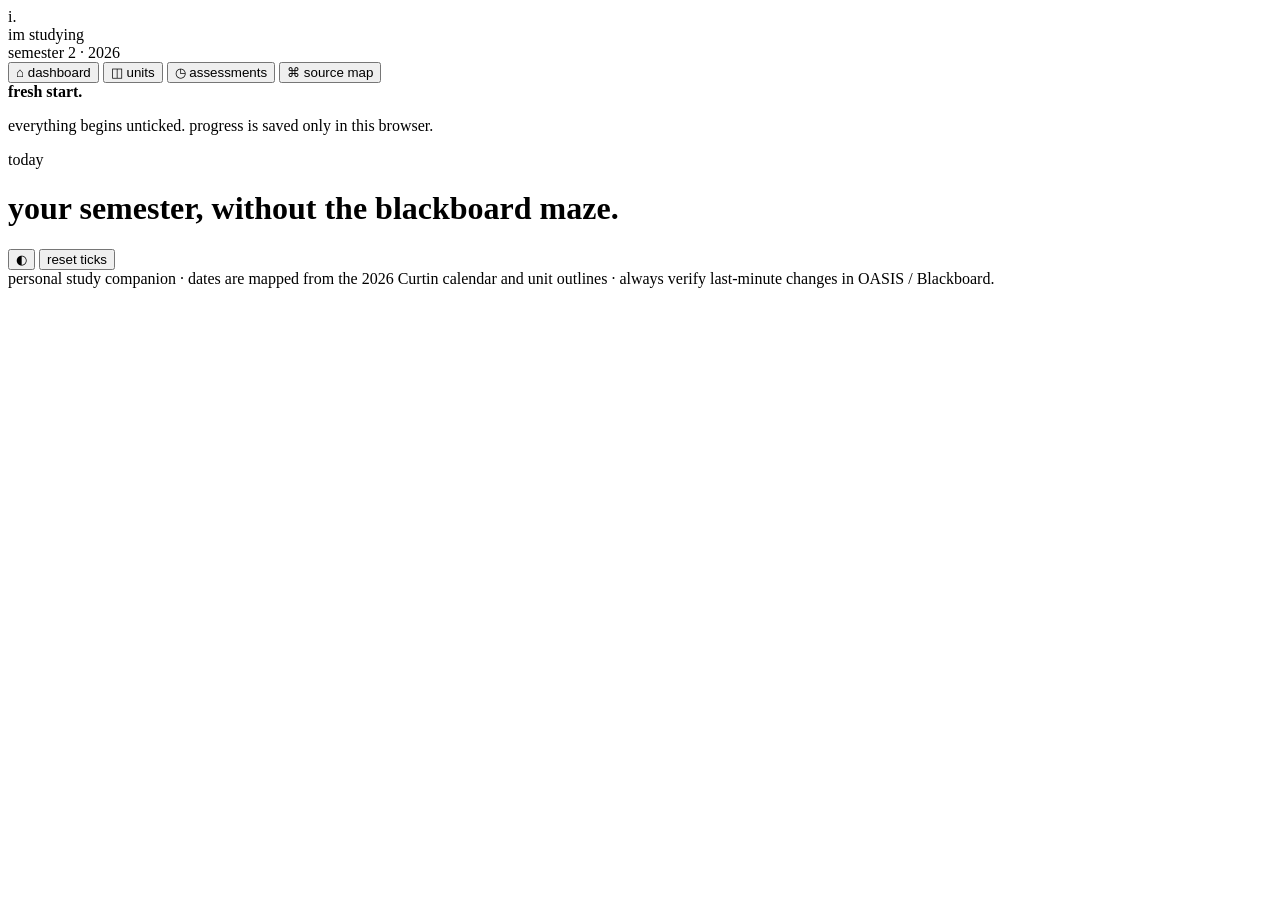
==== index.html @ 4aa63ede "Build initial im-studying dashboard" ====
<!doctype html>
<html lang="en">
<head>
  <meta charset="utf-8" />
  <meta name="viewport" content="width=device-width, initial-scale=1" />
  <meta name="theme-color" content="#0b1020" />
  <title>im studying · semester 2 2026</title>
  <link rel="preconnect" href="https://fonts.googleapis.com">
  <link rel="preconnect" href="https://fonts.gstatic.com" crossorigin>
  <link href="https://fonts.googleapis.com/css2?family=DM+Sans:wght@400;500;600;700&family=Fraunces:opsz,wght@9..144,600&display=swap" rel="stylesheet">
  <link rel="stylesheet" href="styles.css" />
</head>
<body>
  <div class="app-shell">
    <aside class="sidebar">
      <div class="brand">
        <div class="brand-mark">i.</div>
        <div>
          <div class="brand-name">im studying</div>
          <div class="brand-sub">semester 2 · 2026</div>
        </div>
      </div>

      <nav class="nav" aria-label="Primary">
        <button class="nav-item active" data-view="dashboard"><span>⌂</span> dashboard</button>
        <button class="nav-item" data-view="units"><span>◫</span> units</button>
        <button class="nav-item" data-view="assessments"><span>◷</span> assessments</button>
        <button class="nav-item" data-view="resources"><span>⌘</span> source map</button>
      </nav>

      <div class="sidebar-note">
        <strong>fresh start.</strong>
        <p>everything begins unticked. progress is saved only in this browser.</p>
      </div>
    </aside>

    <main class="main">
      <header class="topbar">
        <div>
          <p class="eyebrow" id="todayLabel">today</p>
          <h1 id="pageTitle">your semester, without the blackboard maze.</h1>
        </div>
        <div class="top-actions">
          <button id="themeToggle" class="icon-button" aria-label="Toggle theme">◐</button>
          <button id="resetProgress" class="ghost-button">reset ticks</button>
        </div>
      </header>

      <section id="view-dashboard" class="view active"></section>
      <section id="view-units" class="view"></section>
      <section id="view-assessments" class="view"></section>
      <section id="view-resources" class="view"></section>

      <footer>
        personal study companion · dates are mapped from the 2026 Curtin calendar and unit outlines · always verify last-minute changes in OASIS / Blackboard.
      </footer>
    </main>
  </div>

  <template id="topicTemplate">
    <article class="topic-card"></article>
  </template>

  <script src="app.js"></script>
</body>
</html>
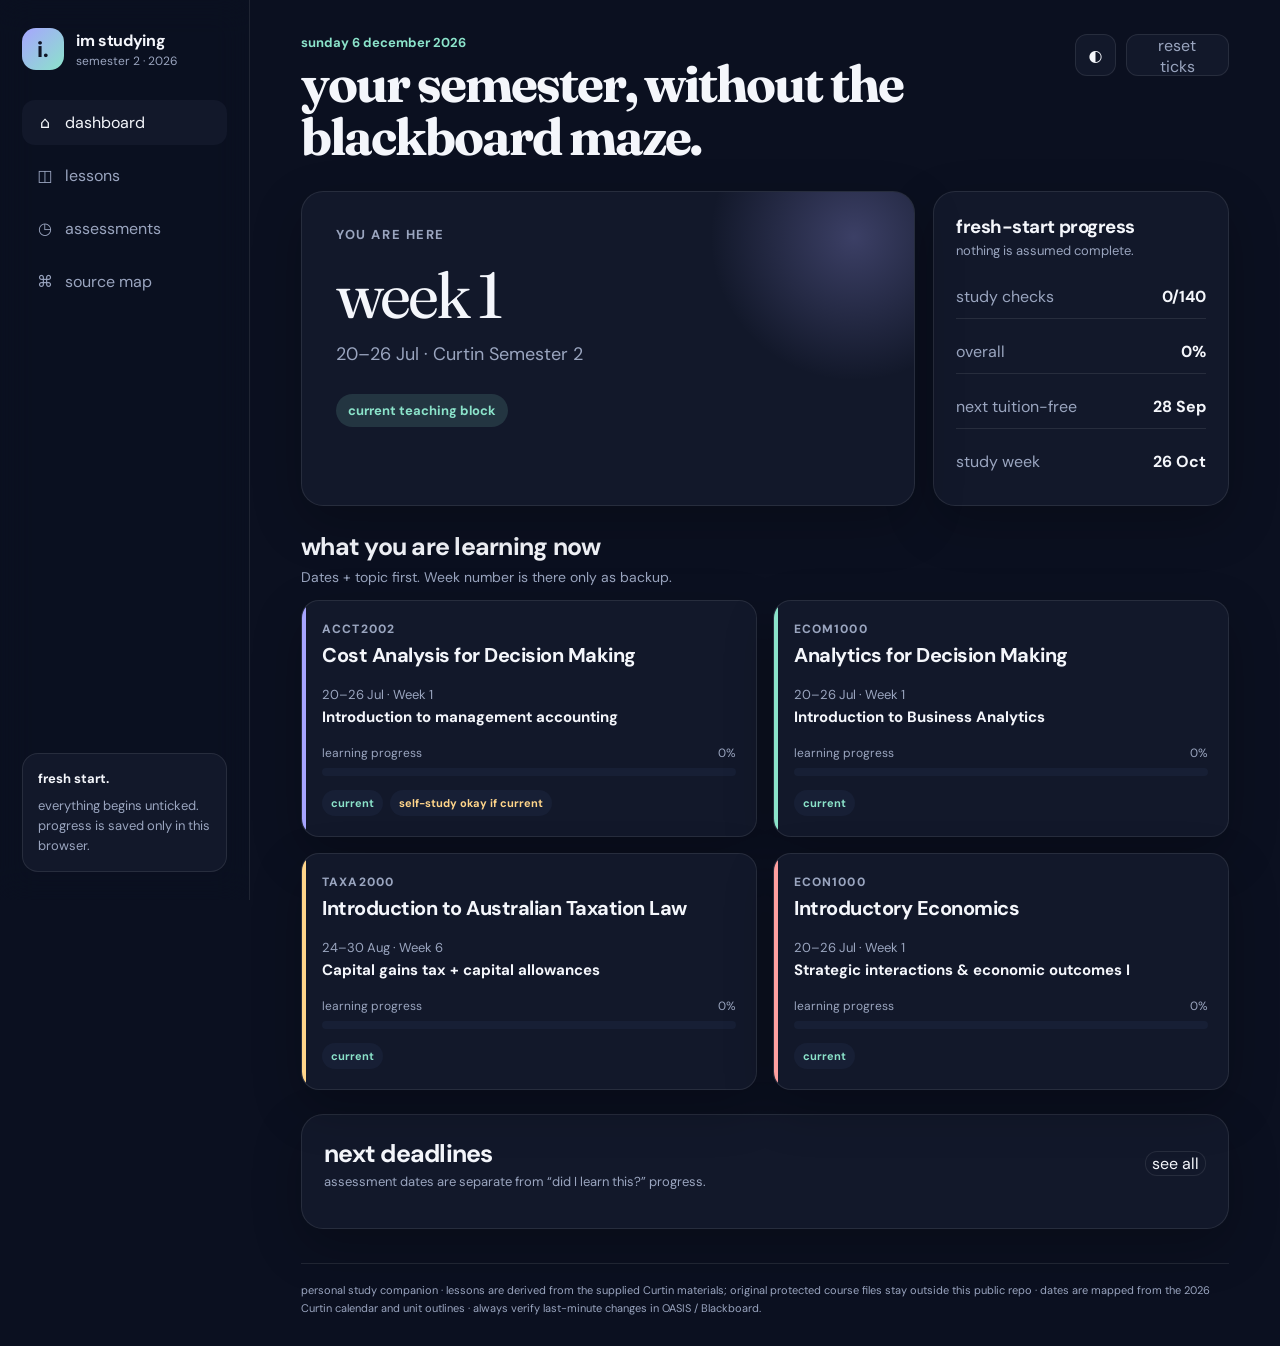
==== commit ce7f8fd8: "Load lesson-first learning layer" ====
--- a/index.html
+++ b/index.html
@@ -9,6 +9,7 @@
   <link rel="preconnect" href="https://fonts.gstatic.com" crossorigin>
   <link href="https://fonts.googleapis.com/css2?family=DM+Sans:wght@400;500;600;700&family=Fraunces:opsz,wght@9..144,600&display=swap" rel="stylesheet">
   <link rel="stylesheet" href="styles.css" />
+  <link rel="stylesheet" href="lessons.css" />
 </head>
 <body>
   <div class="app-shell">
@@ -23,7 +24,7 @@
 
       <nav class="nav" aria-label="Primary">
         <button class="nav-item active" data-view="dashboard"><span>⌂</span> dashboard</button>
-        <button class="nav-item" data-view="units"><span>◫</span> units</button>
+        <button class="nav-item" data-view="units"><span>◫</span> lessons</button>
         <button class="nav-item" data-view="assessments"><span>◷</span> assessments</button>
         <button class="nav-item" data-view="resources"><span>⌘</span> source map</button>
       </nav>
@@ -52,7 +53,7 @@
       <section id="view-resources" class="view"></section>
 
       <footer>
-        personal study companion · dates are mapped from the 2026 Curtin calendar and unit outlines · always verify last-minute changes in OASIS / Blackboard.
+        personal study companion · lessons are derived from the supplied Curtin materials; original protected course files stay outside this public repo · dates are mapped from the 2026 Curtin calendar and unit outlines · always verify last-minute changes in OASIS / Blackboard.
       </footer>
     </main>
   </div>
@@ -62,5 +63,6 @@
   </template>
 
   <script src="app.js"></script>
+  <script src="lessons.js"></script>
 </body>
 </html>
--- a/styles.css
+++ b/styles.css
@@ -0,0 +1,224 @@
+:root {
+  --bg: #0b1020;
+  --panel: #12182a;
+  --panel-2: #171f35;
+  --text: #f4f6fb;
+  --muted: #9aa5bf;
+  --line: rgba(255,255,255,.09);
+  --accent: #a7a5ff;
+  --accent-2: #8be3ca;
+  --warn: #ffd58a;
+  --danger: #ff9f9f;
+  --shadow: 0 18px 50px rgba(0,0,0,.24);
+  --radius: 22px;
+}
+
+body.light {
+  --bg: #f5f4f0;
+  --panel: #ffffff;
+  --panel-2: #f1f2f6;
+  --text: #171b28;
+  --muted: #667087;
+  --line: rgba(22,27,40,.1);
+  --shadow: 0 18px 50px rgba(42,47,65,.1);
+}
+
+* { box-sizing: border-box; }
+html { scroll-behavior: smooth; }
+body {
+  margin: 0;
+  min-height: 100vh;
+  background: var(--bg);
+  color: var(--text);
+  font-family: "DM Sans", system-ui, sans-serif;
+  transition: background .2s ease, color .2s ease;
+}
+button, input { font: inherit; }
+button { color: inherit; }
+
+.app-shell {
+  min-height: 100vh;
+  display: grid;
+  grid-template-columns: 250px minmax(0, 1fr);
+}
+.sidebar {
+  position: sticky;
+  top: 0;
+  height: 100vh;
+  padding: 28px 22px;
+  border-right: 1px solid var(--line);
+  background: color-mix(in srgb, var(--bg) 88%, transparent);
+  backdrop-filter: blur(16px);
+  display: flex;
+  flex-direction: column;
+  gap: 30px;
+}
+.brand { display: flex; align-items: center; gap: 12px; }
+.brand-mark {
+  width: 42px; height: 42px; border-radius: 14px;
+  display: grid; place-items: center;
+  background: linear-gradient(135deg, var(--accent), var(--accent-2));
+  color: #101526; font-weight: 800; font-size: 22px;
+}
+.brand-name { font-weight: 700; letter-spacing: -.02em; }
+.brand-sub { margin-top: 2px; color: var(--muted); font-size: 12px; }
+.nav { display: grid; gap: 8px; }
+.nav-item {
+  width: 100%; border: 0; background: transparent; color: var(--muted);
+  display: flex; gap: 11px; align-items: center; text-align: left;
+  padding: 12px 14px; border-radius: 13px; cursor: pointer;
+}
+.nav-item:hover, .nav-item.active { background: var(--panel); color: var(--text); }
+.nav-item span { width: 18px; text-align: center; }
+.sidebar-note {
+  margin-top: auto; padding: 15px; border: 1px solid var(--line); border-radius: 16px;
+  background: var(--panel); font-size: 13px; color: var(--muted); line-height: 1.55;
+}
+.sidebar-note strong { color: var(--text); }
+.sidebar-note p { margin: 6px 0 0; }
+
+.main { width: min(1400px, 100%); padding: 34px clamp(22px, 4vw, 58px) 28px; }
+.topbar { display: flex; justify-content: space-between; align-items: flex-start; gap: 20px; margin-bottom: 28px; }
+.eyebrow { margin: 0 0 7px; color: var(--accent-2); text-transform: lowercase; font-weight: 700; font-size: 13px; }
+h1, h2, h3, p { overflow-wrap: anywhere; }
+h1 { margin: 0; max-width: 780px; font-family: "Fraunces", serif; font-size: clamp(30px, 4vw, 54px); line-height: 1.03; letter-spacing: -.04em; }
+h2 { margin: 0; font-size: 25px; letter-spacing: -.03em; }
+h3 { margin: 0; letter-spacing: -.025em; }
+.top-actions { display: flex; gap: 10px; }
+.icon-button, .ghost-button, .filter-button, .small-button {
+  border: 1px solid var(--line); background: var(--panel); border-radius: 12px; cursor: pointer;
+}
+.icon-button { width: 42px; height: 42px; }
+.ghost-button { padding: 0 14px; height: 42px; color: var(--muted); }
+.icon-button:hover, .ghost-button:hover, .filter-button:hover, .small-button:hover { border-color: color-mix(in srgb, var(--accent) 55%, var(--line)); color: var(--text); }
+
+.view { display: none; animation: rise .22s ease; }
+.view.active { display: block; }
+@keyframes rise { from { opacity: 0; transform: translateY(5px); } to { opacity: 1; transform: none; } }
+
+.hero-grid { display: grid; grid-template-columns: 1.35fr .65fr; gap: 18px; margin-bottom: 18px; }
+.hero-card, .panel, .unit-card, .assessment-card, .topic-card {
+  background: var(--panel); border: 1px solid var(--line); box-shadow: var(--shadow);
+}
+.hero-card { border-radius: var(--radius); padding: clamp(22px, 3vw, 34px); min-height: 280px; position: relative; overflow: hidden; }
+.hero-card::after {
+  content: ""; position: absolute; width: 290px; height: 290px; right: -85px; top: -100px;
+  background: radial-gradient(circle, color-mix(in srgb, var(--accent) 28%, transparent), transparent 70%);
+  pointer-events: none;
+}
+.hero-kicker { color: var(--muted); font-size: 13px; font-weight: 700; text-transform: uppercase; letter-spacing: .12em; }
+.hero-week { margin: 12px 0 8px; font-family: "Fraunces", serif; font-size: clamp(36px, 5vw, 68px); letter-spacing: -.05em; }
+.hero-dates { font-size: 18px; color: var(--muted); }
+.hero-status { margin-top: 28px; display: inline-flex; padding: 8px 12px; border-radius: 999px; background: color-mix(in srgb, var(--accent-2) 14%, transparent); color: var(--accent-2); font-size: 13px; font-weight: 700; }
+
+.panel { border-radius: var(--radius); padding: 22px; }
+.panel-title { display: flex; justify-content: space-between; gap: 15px; align-items: center; margin-bottom: 16px; }
+.panel-title p { margin: 3px 0 0; color: var(--muted); font-size: 13px; }
+.stat-list { display: grid; gap: 11px; }
+.stat-row { display: flex; justify-content: space-between; gap: 12px; padding: 11px 0; border-bottom: 1px solid var(--line); }
+.stat-row:last-child { border: 0; }
+.stat-label { color: var(--muted); }
+.stat-value { font-weight: 700; }
+
+.section { margin-top: 24px; }
+.section-head { display: flex; justify-content: space-between; align-items: end; gap: 18px; margin-bottom: 14px; }
+.section-head p { margin: 5px 0 0; color: var(--muted); font-size: 14px; }
+.unit-grid { display: grid; grid-template-columns: repeat(2, minmax(0, 1fr)); gap: 16px; }
+.unit-card { border-radius: 18px; padding: 20px; position: relative; overflow: hidden; }
+.unit-card::before { content: ""; position: absolute; inset: 0 auto 0 0; width: 4px; background: var(--unit-accent); }
+.unit-code { color: var(--muted); font-size: 12px; font-weight: 800; letter-spacing: .09em; }
+.unit-name { font-size: 20px; margin-top: 5px; }
+.current-topic { margin-top: 18px; color: var(--muted); font-size: 13px; }
+.current-topic strong { color: var(--text); display: block; margin-top: 4px; font-size: 15px; }
+.progress-wrap { margin-top: 18px; }
+.progress-meta { display: flex; justify-content: space-between; color: var(--muted); font-size: 12px; margin-bottom: 7px; }
+.progress-bar { height: 8px; border-radius: 999px; background: var(--panel-2); overflow: hidden; }
+.progress-fill { height: 100%; border-radius: inherit; background: var(--unit-accent); transition: width .25s ease; }
+.badges { display: flex; gap: 7px; flex-wrap: wrap; margin-top: 14px; }
+.badge { padding: 6px 9px; border-radius: 999px; background: var(--panel-2); color: var(--muted); font-size: 11px; font-weight: 700; }
+.badge.current { color: var(--accent-2); }
+.badge.important { color: var(--warn); }
+
+.timeline { display: grid; gap: 10px; }
+.deadline-row { display: grid; grid-template-columns: 86px 1fr auto; gap: 14px; align-items: center; padding: 14px 0; border-bottom: 1px solid var(--line); }
+.deadline-row:last-child { border: 0; }
+.deadline-date { font-weight: 800; }
+.deadline-date small { display: block; color: var(--muted); font-weight: 500; margin-top: 2px; }
+.deadline-title { font-weight: 700; }
+.deadline-meta { color: var(--muted); font-size: 12px; margin-top: 3px; }
+.deadline-pill { padding: 6px 9px; border-radius: 999px; font-size: 11px; background: var(--panel-2); color: var(--muted); white-space: nowrap; }
+.deadline-pill.soon { color: var(--warn); }
+.deadline-pill.past { color: var(--danger); }
+
+.filters { display: flex; flex-wrap: wrap; gap: 8px; margin-bottom: 16px; }
+.filter-button { padding: 8px 12px; color: var(--muted); }
+.filter-button.active { background: color-mix(in srgb, var(--accent) 15%, var(--panel)); color: var(--text); border-color: color-mix(in srgb, var(--accent) 45%, var(--line)); }
+
+.topic-stack { display: grid; gap: 14px; }
+.topic-card { border-radius: 18px; padding: 20px; }
+.topic-card.current { border-color: color-mix(in srgb, var(--accent-2) 55%, var(--line)); }
+.topic-top { display: flex; justify-content: space-between; align-items: flex-start; gap: 14px; }
+.topic-date { color: var(--muted); font-size: 12px; font-weight: 700; }
+.topic-title { margin-top: 5px; font-size: 20px; }
+.topic-summary { color: var(--muted); line-height: 1.65; margin: 13px 0 0; max-width: 880px; }
+.topic-details { margin-top: 16px; display: grid; grid-template-columns: 1.1fr .9fr; gap: 13px; }
+.explain-box, .terms-box { background: var(--panel-2); border-radius: 14px; padding: 15px; }
+.box-label { font-size: 11px; text-transform: uppercase; letter-spacing: .11em; color: var(--accent-2); font-weight: 800; margin-bottom: 8px; }
+.explain-box p, .terms-box p { margin: 0; color: var(--muted); line-height: 1.6; font-size: 14px; }
+.term-list { display: grid; gap: 6px; }
+.term { display: grid; grid-template-columns: 120px 1fr; gap: 8px; font-size: 13px; }
+.term b { color: var(--text); }
+.term span { color: var(--muted); }
+.study-flow { display: flex; flex-wrap: wrap; gap: 8px; margin-top: 16px; }
+.check-chip { display: inline-flex; gap: 8px; align-items: center; padding: 8px 10px; background: var(--panel-2); border-radius: 10px; color: var(--muted); font-size: 12px; cursor: pointer; user-select: none; }
+.check-chip input { accent-color: var(--accent-2); }
+.check-chip:has(input:checked) { color: var(--text); text-decoration: line-through; opacity: .8; }
+.source-line { margin-top: 14px; display: flex; justify-content: space-between; gap: 12px; align-items: center; color: var(--muted); font-size: 12px; }
+.source-state { color: var(--accent-2); font-weight: 700; }
+.source-state.pending { color: var(--warn); }
+
+.assessment-grid { display: grid; gap: 12px; }
+.assessment-card { border-radius: 16px; padding: 17px; display: grid; grid-template-columns: 28px 1fr auto; gap: 13px; align-items: start; }
+.assessment-card input { margin-top: 4px; width: 18px; height: 18px; accent-color: var(--accent-2); }
+.assessment-card.done { opacity: .6; }
+.assessment-card.done .assessment-name { text-decoration: line-through; }
+.assessment-name { font-weight: 800; }
+.assessment-detail { color: var(--muted); font-size: 13px; margin-top: 4px; }
+.assessment-due { text-align: right; font-size: 13px; }
+.assessment-due strong { display: block; }
+.assessment-due span { color: var(--muted); }
+
+.source-grid { display: grid; grid-template-columns: repeat(2,minmax(0,1fr)); gap: 14px; }
+.source-card { background: var(--panel); border: 1px solid var(--line); border-radius: 17px; padding: 18px; }
+.source-card p { color: var(--muted); line-height: 1.6; font-size: 13px; }
+.source-list { margin: 12px 0 0; padding-left: 18px; color: var(--muted); font-size: 13px; line-height: 1.8; }
+.notice { margin-top: 16px; padding: 14px 16px; border-radius: 14px; background: color-mix(in srgb, var(--warn) 10%, var(--panel)); color: var(--muted); border: 1px solid color-mix(in srgb, var(--warn) 20%, var(--line)); font-size: 13px; line-height: 1.6; }
+
+.empty { padding: 30px; text-align: center; color: var(--muted); border: 1px dashed var(--line); border-radius: 16px; }
+footer { margin-top: 34px; padding-top: 18px; border-top: 1px solid var(--line); color: var(--muted); font-size: 11px; line-height: 1.6; }
+
+@media (max-width: 920px) {
+  .app-shell { grid-template-columns: 1fr; }
+  .sidebar { position: sticky; z-index: 20; height: auto; padding: 12px 16px; border-right: 0; border-bottom: 1px solid var(--line); flex-direction: row; align-items: center; gap: 15px; }
+  .brand-sub, .sidebar-note { display: none; }
+  .brand-mark { width: 34px; height: 34px; border-radius: 11px; }
+  .nav { display: flex; overflow-x: auto; margin-left: auto; }
+  .nav-item { width: auto; white-space: nowrap; padding: 9px 10px; }
+  .nav-item span { display: none; }
+  .main { padding-top: 24px; }
+  .hero-grid, .unit-grid, .source-grid, .topic-details { grid-template-columns: 1fr; }
+}
+
+@media (max-width: 620px) {
+  .brand-name { font-size: 14px; }
+  .nav-item { font-size: 12px; }
+  .topbar { display: grid; }
+  .top-actions { order: -1; justify-self: end; }
+  .hero-card { min-height: 240px; }
+  .deadline-row { grid-template-columns: 72px 1fr; }
+  .deadline-pill { grid-column: 2; justify-self: start; }
+  .topic-top, .source-line { display: grid; }
+  .term { grid-template-columns: 1fr; }
+  .assessment-card { grid-template-columns: 26px 1fr; }
+  .assessment-due { grid-column: 2; text-align: left; }
+}
--- a/lessons.css
+++ b/lessons.css
@@ -0,0 +1,60 @@
+.learning-unit { margin: 28px 0 38px; }
+.learning-unit + .learning-unit { padding-top: 28px; border-top: 1px solid var(--line); }
+.learning-unit-head { display:flex; justify-content:space-between; gap:20px; align-items:end; margin-bottom:14px; }
+.learning-unit-head h2 { margin-top:4px; }
+.learning-progress { min-width:220px; color:var(--muted); font-size:12px; text-align:right; }
+.learning-progress .progress-bar { margin-top:7px; }
+.unit-overview { display:grid; grid-template-columns:minmax(0,1.1fr) minmax(280px,.9fr); gap:18px; padding:22px; background:var(--panel); border:1px solid var(--line); border-radius:20px; box-shadow:var(--shadow); margin-bottom:12px; }
+.unit-overview h3 { font-size:22px; margin:4px 0 9px; }
+.unit-overview p { color:var(--muted); line-height:1.68; margin:0; }
+.attendance-callout { margin:0 0 15px; padding:11px 14px; border-radius:13px; border:1px solid color-mix(in srgb, var(--unit-accent) 24%, var(--line)); background:color-mix(in srgb, var(--unit-accent) 7%, var(--panel)); color:var(--muted); font-size:13px; line-height:1.55; }
+.attendance-callout b { color:var(--text); }
+.learning-card { overflow:hidden; }
+.lesson-status { padding:6px 9px; border-radius:999px; font-size:11px; font-weight:800; white-space:nowrap; background:var(--panel-2); }
+.lesson-status.ready { color:var(--accent-2); }
+.lesson-status.pending { color:var(--warn); }
+.lesson-details { margin-top:17px; border-top:1px solid var(--line); }
+.lesson-details > summary { list-style:none; cursor:pointer; display:flex; justify-content:space-between; gap:10px; align-items:center; padding:15px 0 4px; font-weight:800; color:var(--unit-accent); user-select:none; }
+.lesson-details > summary::-webkit-details-marker { display:none; }
+.lesson-details > summary span { transition:transform .2s ease; }
+.lesson-details[open] > summary span { transform:rotate(180deg); }
+.lesson-body { margin-top:12px; display:grid; gap:14px; }
+.lesson-intro, .lesson-block, .worked-example, .lesson-pending { background:var(--panel-2); border:1px solid var(--line); border-radius:16px; padding:17px; }
+.lesson-intro { background:color-mix(in srgb, var(--unit-accent) 7%, var(--panel-2)); border-color:color-mix(in srgb, var(--unit-accent) 22%, var(--line)); }
+.lesson-intro p, .lesson-pending p { margin:7px 0 0; color:var(--muted); line-height:1.7; }
+.lesson-label { color:var(--unit-accent, var(--accent-2)); text-transform:uppercase; letter-spacing:.11em; font-size:10px; font-weight:900; }
+.concept-map { display:flex; align-items:center; flex-wrap:wrap; gap:8px; margin-top:10px; }
+.map-node { display:inline-flex; align-items:center; min-height:38px; padding:8px 11px; border-radius:11px; background:var(--panel); border:1px solid var(--line); font-size:12px; font-weight:700; }
+.map-arrow { color:var(--muted); font-weight:900; }
+.lesson-sections { display:grid; grid-template-columns:repeat(2,minmax(0,1fr)); gap:10px; margin-top:10px; }
+.lesson-section-card { background:var(--panel); border:1px solid var(--line); border-radius:13px; padding:14px; }
+.lesson-section-card h4, .worked-example h4 { margin:0 0 8px; font-size:15px; }
+.lesson-section-card p { margin:7px 0 0; color:var(--muted); line-height:1.62; font-size:13px; }
+.lesson-section-card code { color:var(--text); background:var(--panel-2); padding:2px 5px; border-radius:6px; }
+.worked-example { border-color:color-mix(in srgb, var(--accent-2) 25%, var(--line)); }
+.worked-example h4 { margin-top:7px; }
+.worked-example ol { margin:8px 0 0; padding-left:22px; color:var(--muted); line-height:1.65; font-size:13px; }
+.worked-example li + li { margin-top:5px; }
+.lesson-trap { padding:13px 15px; border-radius:13px; border:1px solid color-mix(in srgb, var(--warn) 27%, var(--line)); background:color-mix(in srgb, var(--warn) 8%, var(--panel)); color:var(--muted); font-size:13px; line-height:1.6; }
+.lesson-trap strong { color:var(--warn); }
+.self-check-list { display:grid; gap:8px; margin-top:10px; }
+.self-check-list label { display:flex; gap:9px; align-items:flex-start; padding:9px 10px; border-radius:10px; background:var(--panel); color:var(--muted); font-size:13px; cursor:pointer; }
+.self-check-list input { margin-top:2px; accent-color:var(--unit-accent); }
+.self-check-list label:has(input:checked) span { text-decoration:line-through; opacity:.68; }
+.lesson-source { display:flex; justify-content:space-between; gap:12px; align-items:flex-start; padding:10px 2px 2px; color:var(--muted); font-size:11px; }
+.lesson-source span { text-transform:uppercase; letter-spacing:.1em; }
+.lesson-source strong { max-width:75%; text-align:right; color:var(--text); font-weight:600; }
+.lesson-pending strong { color:var(--warn); }
+@media (max-width:900px){
+  .unit-overview { grid-template-columns:1fr; }
+  .lesson-sections { grid-template-columns:1fr; }
+  .learning-unit-head { align-items:flex-start; flex-direction:column; }
+  .learning-progress { width:100%; min-width:0; text-align:left; }
+}
+@media (max-width:600px){
+  .concept-map { align-items:stretch; }
+  .map-node { width:100%; }
+  .map-arrow { width:100%; text-align:center; transform:rotate(90deg); height:8px; }
+  .lesson-source { flex-direction:column; }
+  .lesson-source strong { max-width:100%; text-align:left; }
+}
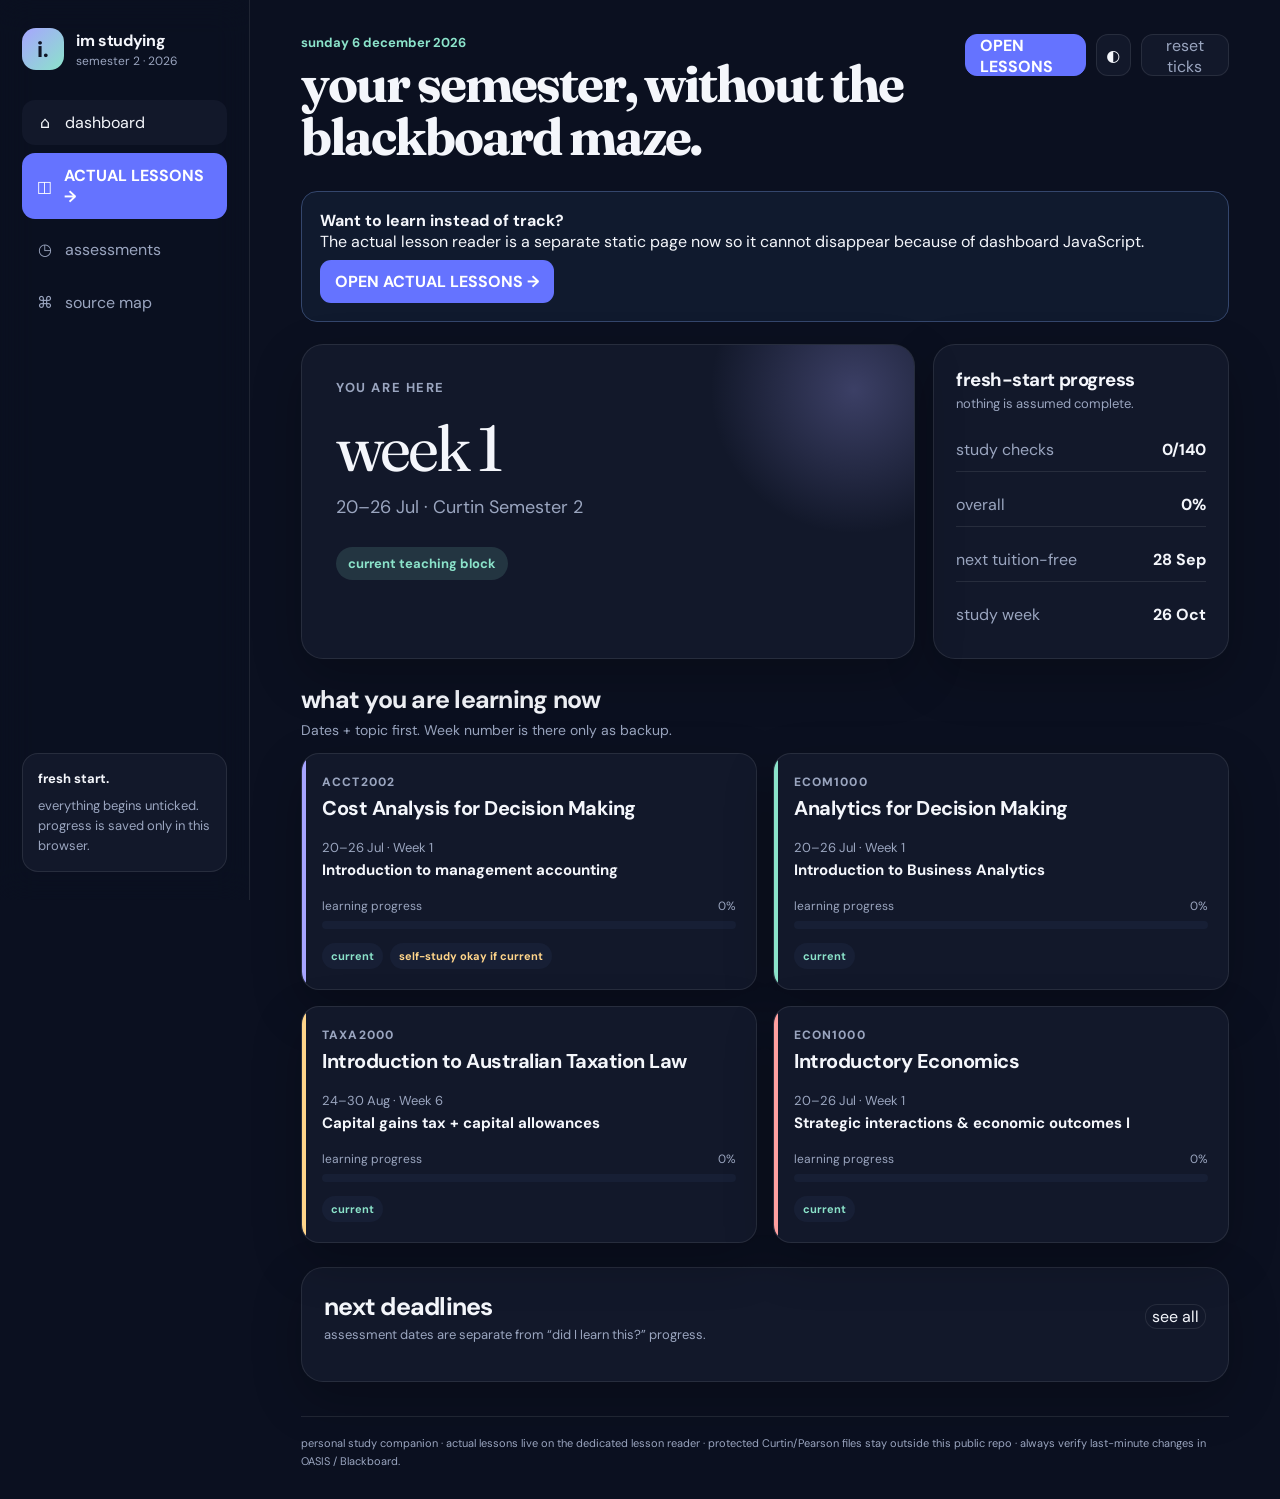
==== commit 5756b606: "Make lessons a direct static page link" ====
--- a/index.html
+++ b/index.html
@@ -8,8 +8,13 @@
   <link rel="preconnect" href="https://fonts.googleapis.com">
   <link rel="preconnect" href="https://fonts.gstatic.com" crossorigin>
   <link href="https://fonts.googleapis.com/css2?family=DM+Sans:wght@400;500;600;700&family=Fraunces:opsz,wght@9..144,600&display=swap" rel="stylesheet">
-  <link rel="stylesheet" href="styles.css" />
-  <link rel="stylesheet" href="lessons.css" />
+  <link rel="stylesheet" href="styles.css?v=6" />
+  <style>
+    .nav a.nav-item{text-decoration:none;color:inherit;width:100%;display:flex}
+    .lesson-hard-link{background:#6573ff!important;border-color:#6573ff!important;color:#fff!important;font-weight:700;text-decoration:none}
+    .lesson-fallback{margin:0 0 22px;padding:18px;border:1px solid #34466c;border-radius:16px;background:#101a2e}
+    .lesson-fallback a{display:inline-block;margin-top:8px;padding:11px 15px;border-radius:11px;background:#6573ff;color:white;text-decoration:none;font-weight:700}
+  </style>
 </head>
 <body>
   <div class="app-shell">
@@ -24,7 +29,7 @@
 
       <nav class="nav" aria-label="Primary">
         <button class="nav-item active" data-view="dashboard"><span>⌂</span> dashboard</button>
-        <button class="nav-item" data-view="units"><span>◫</span> lessons</button>
+        <a class="nav-item lesson-hard-link" href="learn.html?v=1"><span>◫</span> ACTUAL LESSONS →</a>
         <button class="nav-item" data-view="assessments"><span>◷</span> assessments</button>
         <button class="nav-item" data-view="resources"><span>⌘</span> source map</button>
       </nav>
@@ -42,10 +47,13 @@
           <h1 id="pageTitle">your semester, without the blackboard maze.</h1>
         </div>
         <div class="top-actions">
+          <a class="ghost-button lesson-hard-link" href="learn.html?v=1">OPEN LESSONS</a>
           <button id="themeToggle" class="icon-button" aria-label="Toggle theme">◐</button>
           <button id="resetProgress" class="ghost-button">reset ticks</button>
         </div>
       </header>
+
+      <div class="lesson-fallback"><strong>Want to learn instead of track?</strong><br>The actual lesson reader is a separate static page now so it cannot disappear because of dashboard JavaScript.<br><a href="learn.html?v=1">OPEN ACTUAL LESSONS →</a></div>
 
       <section id="view-dashboard" class="view active"></section>
       <section id="view-units" class="view"></section>
@@ -53,16 +61,12 @@
       <section id="view-resources" class="view"></section>
 
       <footer>
-        personal study companion · lessons are derived from the supplied Curtin materials; original protected course files stay outside this public repo · dates are mapped from the 2026 Curtin calendar and unit outlines · always verify last-minute changes in OASIS / Blackboard.
+        personal study companion · actual lessons live on the dedicated lesson reader · protected Curtin/Pearson files stay outside this public repo · always verify last-minute changes in OASIS / Blackboard.
       </footer>
     </main>
   </div>
 
-  <template id="topicTemplate">
-    <article class="topic-card"></article>
-  </template>
-
-  <script src="app.js"></script>
-  <script src="lessons.js"></script>
+  <template id="topicTemplate"><article class="topic-card"></article></template>
+  <script src="app.js?v=6"></script>
 </body>
-</html>
+</html>
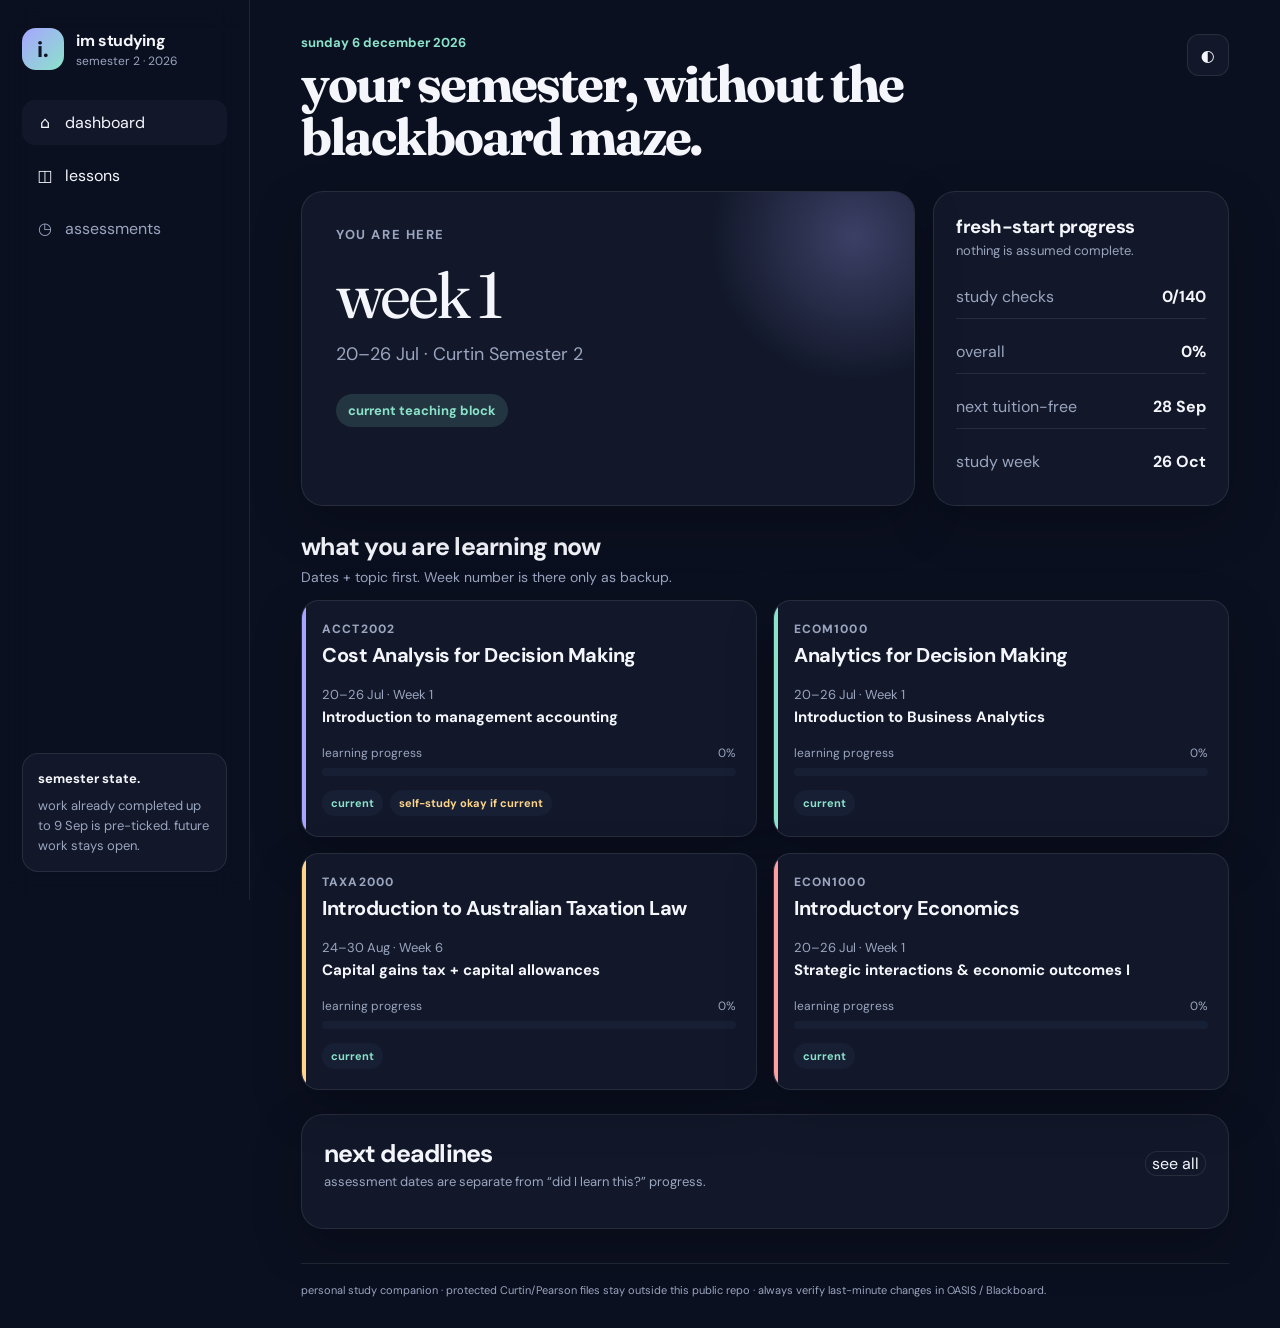
==== commit 0167f879: "Simplify navigation and compact the desktop dashboard" ====
--- a/index.html
+++ b/index.html
@@ -8,13 +8,9 @@
   <link rel="preconnect" href="https://fonts.googleapis.com">
   <link rel="preconnect" href="https://fonts.gstatic.com" crossorigin>
   <link href="https://fonts.googleapis.com/css2?family=DM+Sans:wght@400;500;600;700&family=Fraunces:opsz,wght@9..144,600&display=swap" rel="stylesheet">
-  <link rel="stylesheet" href="styles.css?v=6" />
-  <style>
-    .nav a.nav-item{text-decoration:none;color:inherit;width:100%;display:flex}
-    .lesson-hard-link{background:#6573ff!important;border-color:#6573ff!important;color:#fff!important;font-weight:700;text-decoration:none}
-    .lesson-fallback{margin:0 0 22px;padding:18px;border:1px solid #34466c;border-radius:16px;background:#101a2e}
-    .lesson-fallback a{display:inline-block;margin-top:8px;padding:11px 15px;border-radius:11px;background:#6573ff;color:white;text-decoration:none;font-weight:700}
-  </style>
+  <link rel="stylesheet" href="styles.css?v=7" />
+  <link rel="stylesheet" href="desktop-compact.css?v=1" />
+  <style>.nav a.nav-item{text-decoration:none;color:inherit;width:100%;display:flex}</style>
 </head>
 <body>
   <div class="app-shell">
@@ -29,14 +25,13 @@
 
       <nav class="nav" aria-label="Primary">
         <button class="nav-item active" data-view="dashboard"><span>⌂</span> dashboard</button>
-        <a class="nav-item lesson-hard-link" href="learn.html?v=1"><span>◫</span> ACTUAL LESSONS →</a>
+        <a class="nav-item" href="lessons.html?v=1"><span>◫</span> lessons</a>
         <button class="nav-item" data-view="assessments"><span>◷</span> assessments</button>
-        <button class="nav-item" data-view="resources"><span>⌘</span> source map</button>
       </nav>
 
       <div class="sidebar-note">
-        <strong>fresh start.</strong>
-        <p>everything begins unticked. progress is saved only in this browser.</p>
+        <strong>semester state.</strong>
+        <p>work already completed up to 9 Sep is pre-ticked. future work stays open.</p>
       </div>
     </aside>
 
@@ -47,26 +42,23 @@
           <h1 id="pageTitle">your semester, without the blackboard maze.</h1>
         </div>
         <div class="top-actions">
-          <a class="ghost-button lesson-hard-link" href="learn.html?v=1">OPEN LESSONS</a>
           <button id="themeToggle" class="icon-button" aria-label="Toggle theme">◐</button>
-          <button id="resetProgress" class="ghost-button">reset ticks</button>
         </div>
       </header>
 
-      <div class="lesson-fallback"><strong>Want to learn instead of track?</strong><br>The actual lesson reader is a separate static page now so it cannot disappear because of dashboard JavaScript.<br><a href="learn.html?v=1">OPEN ACTUAL LESSONS →</a></div>
-
       <section id="view-dashboard" class="view active"></section>
-      <section id="view-units" class="view"></section>
+      <section id="view-units" class="view" hidden></section>
       <section id="view-assessments" class="view"></section>
-      <section id="view-resources" class="view"></section>
+      <section id="view-resources" class="view" hidden></section>
 
       <footer>
-        personal study companion · actual lessons live on the dedicated lesson reader · protected Curtin/Pearson files stay outside this public repo · always verify last-minute changes in OASIS / Blackboard.
+        personal study companion · protected Curtin/Pearson files stay outside this public repo · always verify last-minute changes in OASIS / Blackboard.
       </footer>
     </main>
   </div>
 
   <template id="topicTemplate"><article class="topic-card"></article></template>
-  <script src="app.js?v=6"></script>
+  <script src="app.js?v=7"></script>
+  <script src="dashboard-state.js?v=1"></script>
 </body>
 </html>
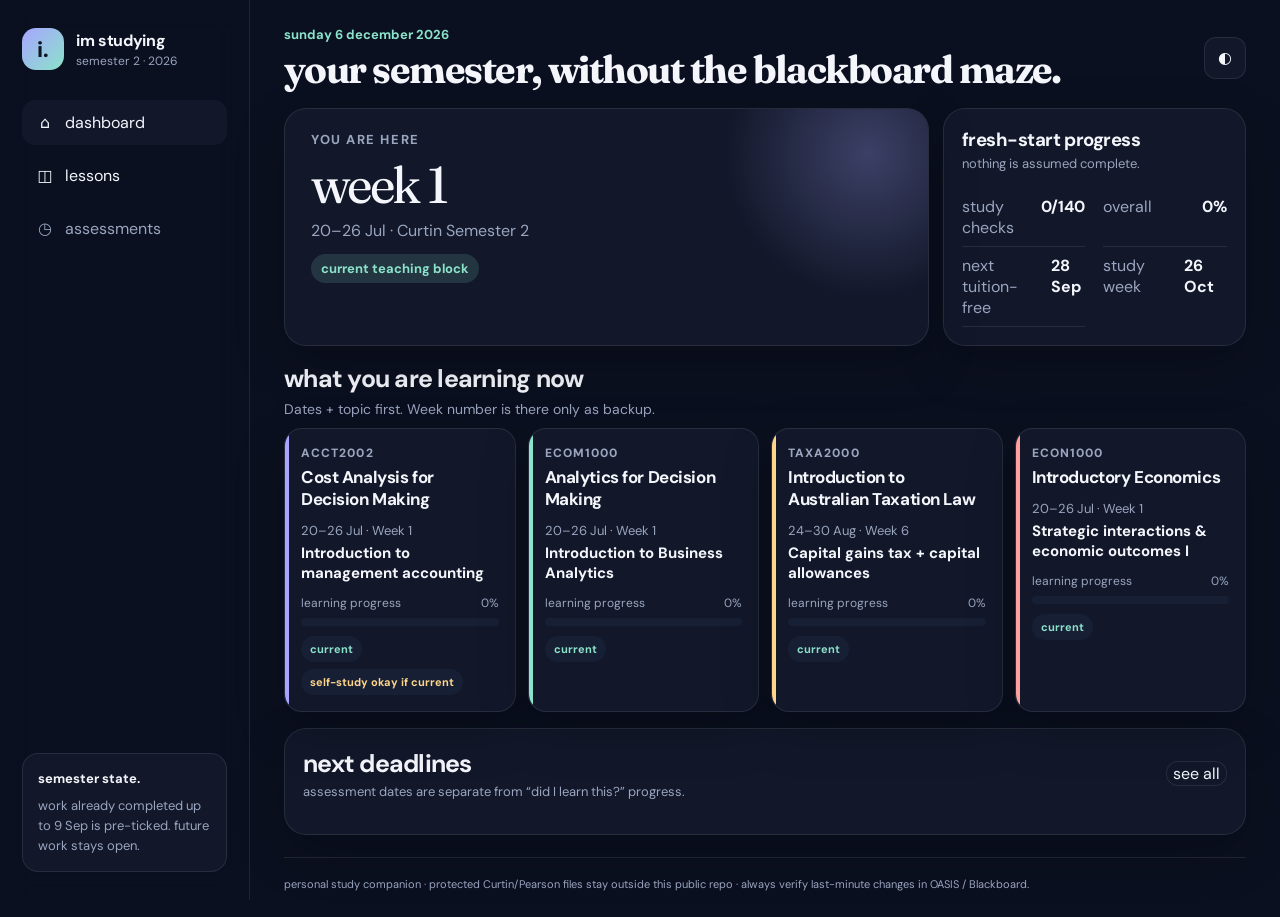
==== commit 23924d14: "Keep legacy reset hook hidden for app compatibility" ====
--- a/index.html
+++ b/index.html
@@ -43,6 +43,7 @@
         </div>
         <div class="top-actions">
           <button id="themeToggle" class="icon-button" aria-label="Toggle theme">◐</button>
+          <button id="resetProgress" hidden aria-hidden="true" tabindex="-1"></button>
         </div>
       </header>
 
--- a/desktop-compact.css
+++ b/desktop-compact.css
@@ -0,0 +1,36 @@
+/* Desktop compaction: use the width before adding height. Mobile keeps the existing stacked layout. */
+@media (min-width: 1100px) {
+  .main { width: min(1680px, 100%); padding: 26px 34px 24px; }
+  .topbar { margin-bottom: 18px; align-items: center; }
+  h1 { font-size: clamp(30px, 3vw, 46px); max-width: 980px; }
+
+  .hero-grid { grid-template-columns: minmax(0, 1.7fr) minmax(300px, .8fr); gap: 14px; margin-bottom: 14px; }
+  .hero-card { min-height: 168px; padding: 22px 26px; }
+  .hero-week { margin: 5px 0 4px; font-size: clamp(38px, 4vw, 58px); }
+  .hero-dates { font-size: 16px; }
+  .hero-status { margin-top: 13px; padding: 6px 10px; }
+  .panel { padding: 18px; }
+  .stat-list { grid-template-columns: repeat(2, minmax(0, 1fr)); gap: 0 18px; }
+  .stat-row { padding: 8px 0; }
+
+  .section { margin-top: 16px; }
+  .section-head { margin-bottom: 10px; }
+  .unit-grid { grid-template-columns: repeat(4, minmax(0, 1fr)); gap: 12px; }
+  .unit-card { padding: 16px; min-height: 205px; }
+  .unit-name { font-size: 17px; }
+  .current-topic { margin-top: 12px; }
+  .progress-wrap { margin-top: 12px; }
+  .badges { margin-top: 10px; }
+
+  .timeline { grid-template-columns: repeat(2, minmax(0, 1fr)); gap: 8px 20px; }
+  .deadline-row { grid-template-columns: 74px 1fr auto; padding: 10px 0; gap: 10px; }
+  .deadline-title { font-size: 13px; }
+  .deadline-meta { font-size: 11px; }
+
+  .assessment-grid { grid-template-columns: repeat(2, minmax(0, 1fr)); gap: 10px; }
+  .assessment-card { padding: 14px; }
+  footer { margin-top: 22px; }
+}
+
+/* Keep the old internal views inaccessible from the simplified nav. */
+#view-units[hidden], #view-resources[hidden] { display: none !important; }
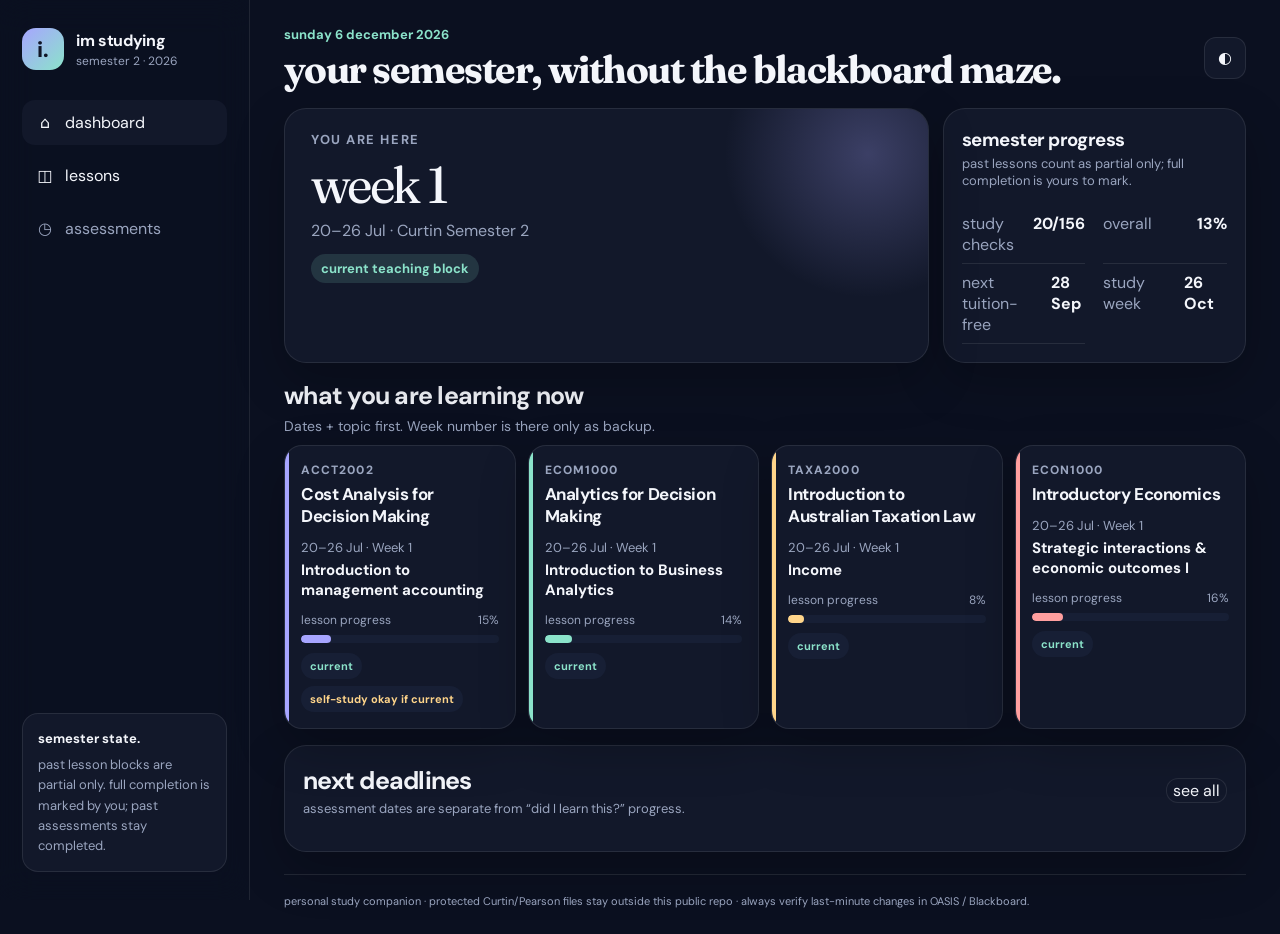
==== commit d60fd57c: "Update dashboard copy for partial lesson progress" ====
--- a/index.html
+++ b/index.html
@@ -25,13 +25,13 @@
 
       <nav class="nav" aria-label="Primary">
         <button class="nav-item active" data-view="dashboard"><span>⌂</span> dashboard</button>
-        <a class="nav-item" href="lessons.html?v=1"><span>◫</span> lessons</a>
+        <a class="nav-item" href="lessons.html?v=3"><span>◫</span> lessons</a>
         <button class="nav-item" data-view="assessments"><span>◷</span> assessments</button>
       </nav>
 
       <div class="sidebar-note">
         <strong>semester state.</strong>
-        <p>work already completed up to 9 Sep is pre-ticked. future work stays open.</p>
+        <p>past lesson blocks are partial only. full completion is marked by you; past assessments stay completed.</p>
       </div>
     </aside>
 
@@ -60,6 +60,6 @@
 
   <template id="topicTemplate"><article class="topic-card"></article></template>
   <script src="app.js?v=7"></script>
-  <script src="dashboard-state.js?v=1"></script>
+  <script src="dashboard-state.js?v=2"></script>
 </body>
 </html>
